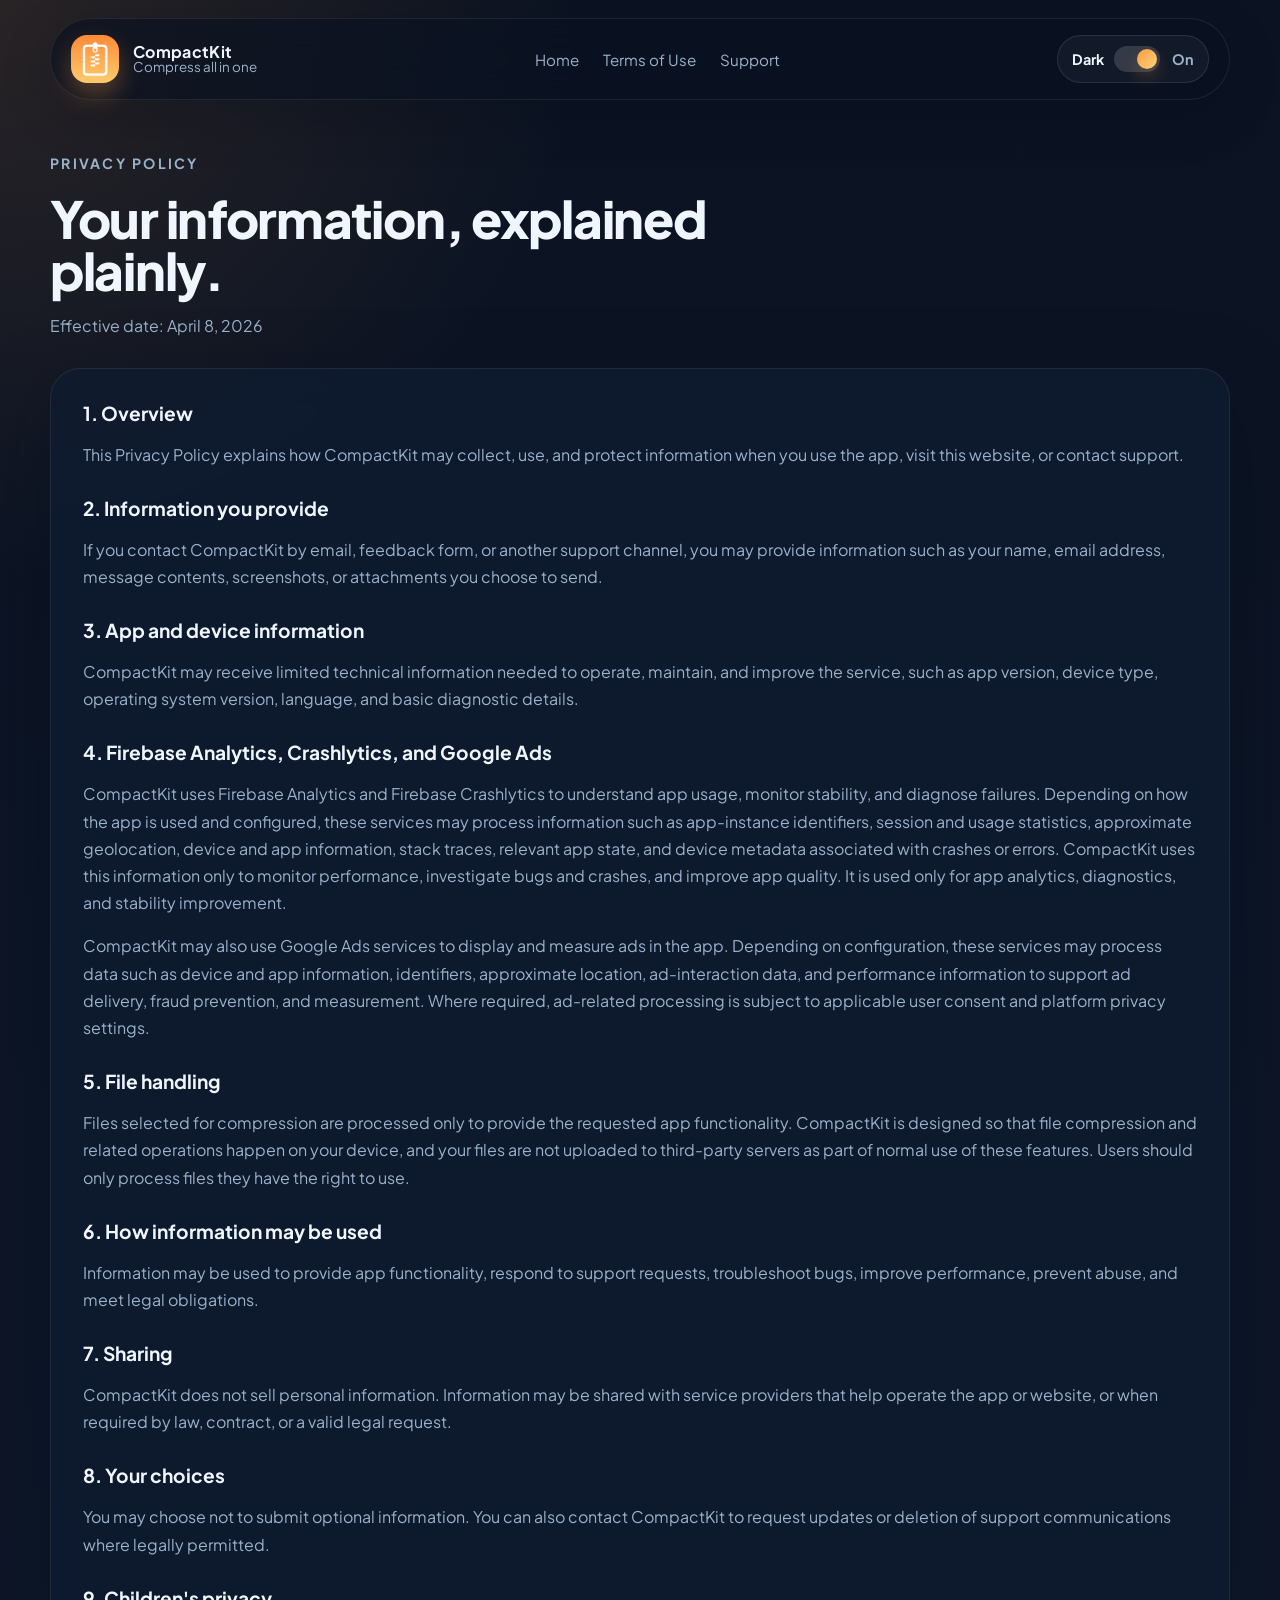
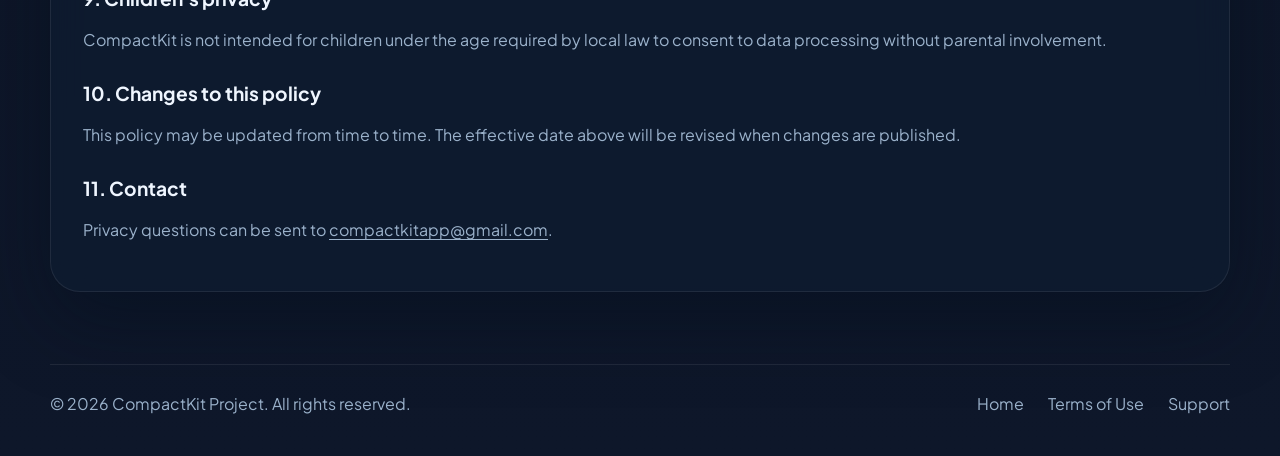
==== privacy-policy/index.html @ c4311581 "init" ====
<!DOCTYPE html>
<html lang="en">
  <head>
    <meta charset="UTF-8" />
    <meta name="viewport" content="width=device-width, initial-scale=1.0" />
    <title>Privacy Policy | CompactKit</title>
    <meta
      name="description"
      content="Read the CompactKit privacy policy for details about information handling, support communication, and your choices."
    />
    <link rel="icon" type="image/png" href="../assets/images/meta/favicon.png" />
    <link rel="apple-touch-icon" href="../assets/images/meta/apple-touch-icon.png" />
    <link
      rel="apple-touch-icon-precomposed"
      href="../assets/images/meta/apple-touch-icon-precomposed.png"
    />
    <script>
      (() => {
        let savedTheme = null;
        try {
          savedTheme = localStorage.getItem("compactkit-theme");
        } catch {}
        const resolvedTheme = savedTheme || "dark";
        document.documentElement.dataset.theme = resolvedTheme;
        document.documentElement.classList.remove("theme-light", "theme-dark");
        document.documentElement.classList.add(
          resolvedTheme === "light" ? "theme-light" : "theme-dark"
        );
      })();
    </script>
    <link rel="stylesheet" href="../assets/styles.css" />
  </head>
  <body class="legal-body">
    <div class="page-shell legal-shell">
      <header class="site-header legal-header">
        <a class="brand" href="/">
          <img
            class="brand-mark"
            src="../assets/images/branding/app-icon.png"
            alt="CompactKit app icon"
          />
          <span class="brand-text">
            <strong>CompactKit</strong>
            <span>Compress all in one</span>
          </span>
        </a>
        <nav class="site-nav" aria-label="Primary">
          <a href="/">Home</a>
          <a href="/terms">Terms of Use</a>
          <a href="/support">Support</a>
        </nav>
        <div class="header-actions">
          <button class="theme-toggle" type="button" role="switch" aria-checked="true" data-theme-toggle>
            <span class="theme-toggle-text">Dark</span>
            <span class="theme-switch" aria-hidden="true"></span>
            <span class="theme-toggle-state" data-theme-state>On</span>
          </button>
        </div>
      </header>

      <main class="legal-page">
        <section class="legal-hero">
          <p class="eyebrow">Privacy Policy</p>
          <h1>Your information, explained plainly.</h1>
          <p>Effective date: April 8, 2026</p>
        </section>

        <section class="legal-card">
          <h2>1. Overview</h2>
          <p>
            This Privacy Policy explains how CompactKit may collect, use, and protect
            information when you use the app, visit this website, or contact support.
          </p>

          <h2>2. Information you provide</h2>
          <p>
            If you contact CompactKit by email, feedback form, or another support
            channel, you may provide information such as your name, email address,
            message contents, screenshots, or attachments you choose to send.
          </p>

          <h2>3. App and device information</h2>
          <p>
            CompactKit may receive limited technical information needed to operate,
            maintain, and improve the service, such as app version, device type,
            operating system version, language, and basic diagnostic details.
          </p>

          <h2>4. Firebase Analytics, Crashlytics, and Google Ads</h2>
          <p>
            CompactKit uses Firebase Analytics and Firebase Crashlytics to understand
            app usage, monitor stability, and diagnose failures. Depending on how the
            app is used and configured, these services may process information such as
            app-instance identifiers, session and usage statistics, approximate
            geolocation, device and app information, stack traces, relevant app state,
            and device metadata associated with crashes or errors. CompactKit uses
            this information only to monitor performance, investigate bugs and crashes,
            and improve app quality. It is used only for app analytics, diagnostics,
            and stability improvement.
          </p>
          <p>
            CompactKit may also use Google Ads services to display and measure ads in
            the app. Depending on configuration, these services may process data such
            as device and app information, identifiers, approximate location,
            ad-interaction data, and performance information to support ad delivery,
            fraud prevention, and measurement. Where required, ad-related processing
            is subject to applicable user consent and platform privacy settings.
          </p>

          <h2>5. File handling</h2>
          <p>
            Files selected for compression are processed only to provide the requested
            app functionality. CompactKit is designed so that file compression and
            related operations happen on your device, and your files are not uploaded
            to third-party servers as part of normal use of these features. Users
            should only process files they have the right to use.
          </p>

          <h2>6. How information may be used</h2>
          <p>
            Information may be used to provide app functionality, respond to support
            requests, troubleshoot bugs, improve performance, prevent abuse, and meet
            legal obligations.
          </p>

          <h2>7. Sharing</h2>
          <p>
            CompactKit does not sell personal information. Information may be shared
            with service providers that help operate the app or website, or when
            required by law, contract, or a valid legal request.
          </p>

          <h2>8. Your choices</h2>
          <p>
            You may choose not to submit optional information. You can also contact
            CompactKit to request updates or deletion of support communications where
            legally permitted.
          </p>

          <h2>9. Children's privacy</h2>
          <p>
            CompactKit is not intended for children under the age required by local
            law to consent to data processing without parental involvement.
          </p>

          <h2>10. Changes to this policy</h2>
          <p>
            This policy may be updated from time to time. The effective date above
            will be revised when changes are published.
          </p>

          <h2>11. Contact</h2>
          <p>
            Privacy questions can be sent to
            <a
              class="inline-link"
              href="mailto:compactkitapp@gmail.com"
              style="text-decoration: underline; text-underline-offset: 0.16em;"
              >compactkitapp@gmail.com</a
            >.
          </p>
        </section>
      </main>

      <footer class="site-footer legal-footer">
        <div>
          <p>© 2026 CompactKit Project. All rights reserved.</p>
        </div>
        <nav aria-label="Footer">
          <a href="/">Home</a>
          <a href="/terms">Terms of Use</a>
          <a href="/support">Support</a>
        </nav>
      </footer>
    </div>
    <script src="../assets/site.js"></script>
  </body>
</html>
---- assets/styles.css ----
@import url("https://fonts.googleapis.com/css2?family=Plus+Jakarta+Sans:wght@400;500;600;700;800&display=swap");

:root {
  --bg: #0a1220;
  --bg-soft: #101c31;
  --surface: rgba(14, 28, 49, 0.72);
  --surface-strong: rgba(10, 20, 35, 0.9);
  --surface-border: rgba(255, 255, 255, 0.08);
  --text: #eff6ff;
  --muted: #9bb2cb;
  --primary: #ff9b3f;
  --primary-soft: #ffd37b;
  --accent-blue: #3aa0ff;
  --accent-teal: #1ed2c0;
  --shadow: 0 28px 80px rgba(1, 12, 26, 0.38);
  --radius-lg: 32px;
  --radius-md: 24px;
  --radius-sm: 16px;
  --container: 1180px;
  --font-sans: "Plus Jakarta Sans", "Segoe UI", sans-serif;
  --page-bg:
    radial-gradient(circle at top left, rgba(255, 155, 63, 0.16), transparent 28%),
    radial-gradient(circle at top right, rgba(30, 210, 192, 0.14), transparent 24%),
    linear-gradient(180deg, #09111d 0%, #0d1729 50%, #08111d 100%);
  --legal-page-bg:
    radial-gradient(circle at top left, rgba(255, 155, 63, 0.12), transparent 24%),
    linear-gradient(180deg, #0b1322 0%, #0e172a 100%);
  --header-bg: rgba(10, 18, 32, 0.66);
  --header-shadow: 0 16px 50px rgba(2, 10, 22, 0.22);
  --secondary-button-bg: rgba(16, 28, 49, 0.72);
  --secondary-button-border: rgba(58, 160, 255, 0.32);
  --phone-shell-bg: linear-gradient(180deg, rgba(255, 255, 255, 0.08), rgba(255, 255, 255, 0.03));
  --phone-shell-border: rgba(255, 255, 255, 0.16);
  --phone-shell-shadow: 0 30px 80px rgba(2, 12, 28, 0.45);
  --phone-screen-bg:
    radial-gradient(circle at top, rgba(58, 160, 255, 0.22), transparent 36%),
    linear-gradient(180deg, #132540 0%, #0e1c31 100%);
  --phone-status-text: #d7e9ff;
  --screen-icon-wrap-bg: linear-gradient(180deg, rgba(255, 155, 63, 0.22), rgba(255, 255, 255, 0.04));
  --screen-icon-wrap-border: rgba(255, 255, 255, 0.09);
  --compression-card-bg: rgba(8, 17, 29, 0.54);
  --compression-card-border: rgba(255, 255, 255, 0.06);
  --progress-track: rgba(255, 255, 255, 0.08);
  --trusted-strip-bg: rgba(9, 18, 32, 0.6);
  --trusted-strip-border: rgba(255, 255, 255, 0.06);
  --trusted-strip-text: #d8e7fb;
  --feature-icon-bg: linear-gradient(135deg, rgba(58, 160, 255, 0.22), rgba(30, 210, 192, 0.16));
  --feature-icon-text: #dbeeff;
  --callout-bg:
    linear-gradient(135deg, rgba(255, 155, 63, 0.18), rgba(30, 210, 192, 0.14)),
    rgba(9, 18, 32, 0.72);
  --callout-border: rgba(255, 255, 255, 0.08);
  --store-badge-shadow: 0 20px 40px rgba(2, 10, 22, 0.28);
  --footer-border: rgba(255, 255, 255, 0.08);
  --theme-toggle-bg: rgba(255, 255, 255, 0.04);
  --theme-toggle-border: rgba(255, 255, 255, 0.1);
  --theme-toggle-hover: rgba(255, 255, 255, 0.09);
  --theme-switch-track: rgba(255, 255, 255, 0.14);
  --theme-switch-thumb: linear-gradient(135deg, var(--primary), var(--primary-soft));
  --theme-switch-shadow: 0 8px 16px rgba(255, 155, 63, 0.24);
  color-scheme: dark;
}

:root[data-theme="light"],
:root.theme-light {
  --bg: #f4f7fb;
  --bg-soft: #eaf0f7;
  --surface: rgba(255, 255, 255, 0.82);
  --surface-strong: rgba(255, 255, 255, 0.95);
  --surface-border: rgba(13, 29, 52, 0.09);
  --text: #102035;
  --muted: #5f7186;
  --shadow: 0 28px 80px rgba(28, 46, 78, 0.12);
  --page-bg:
    radial-gradient(circle at top left, rgba(255, 155, 63, 0.16), transparent 24%),
    radial-gradient(circle at top right, rgba(30, 210, 192, 0.12), transparent 18%),
    linear-gradient(180deg, #f8fbff 0%, #eef4fa 48%, #f6f8fc 100%);
  --legal-page-bg:
    radial-gradient(circle at top left, rgba(255, 155, 63, 0.12), transparent 20%),
    linear-gradient(180deg, #fbfdff 0%, #eef4fa 100%);
  --header-bg: rgba(255, 255, 255, 0.74);
  --header-shadow: 0 18px 40px rgba(24, 43, 73, 0.1);
  --secondary-button-bg: rgba(255, 255, 255, 0.84);
  --secondary-button-border: rgba(58, 160, 255, 0.22);
  --phone-shell-bg: linear-gradient(180deg, rgba(255, 255, 255, 0.9), rgba(245, 249, 255, 0.75));
  --phone-shell-border: rgba(15, 33, 57, 0.09);
  --phone-shell-shadow: 0 30px 80px rgba(31, 57, 94, 0.16);
  --phone-screen-bg:
    radial-gradient(circle at top, rgba(58, 160, 255, 0.18), transparent 34%),
    linear-gradient(180deg, #f0f6ff 0%, #dde8f7 100%);
  --phone-status-text: #38506a;
  --screen-icon-wrap-bg: linear-gradient(180deg, rgba(255, 155, 63, 0.24), rgba(255, 255, 255, 0.6));
  --screen-icon-wrap-border: rgba(16, 33, 55, 0.08);
  --compression-card-bg: rgba(255, 255, 255, 0.72);
  --compression-card-border: rgba(17, 34, 56, 0.08);
  --progress-track: rgba(17, 34, 56, 0.08);
  --trusted-strip-bg: rgba(255, 255, 255, 0.74);
  --trusted-strip-border: rgba(17, 34, 56, 0.08);
  --trusted-strip-text: #39506c;
  --feature-icon-bg: linear-gradient(135deg, rgba(58, 160, 255, 0.18), rgba(30, 210, 192, 0.14));
  --feature-icon-text: #264564;
  --callout-bg:
    linear-gradient(135deg, rgba(255, 155, 63, 0.12), rgba(30, 210, 192, 0.12)),
    rgba(255, 255, 255, 0.78);
  --callout-border: rgba(17, 34, 56, 0.08);
  --store-badge-shadow: 0 16px 32px rgba(25, 48, 80, 0.12);
  --footer-border: rgba(17, 34, 56, 0.08);
  --theme-toggle-bg: rgba(16, 32, 53, 0.05);
  --theme-toggle-border: rgba(16, 32, 53, 0.1);
  --theme-toggle-hover: rgba(16, 32, 53, 0.08);
  --theme-switch-track: rgba(16, 32, 53, 0.12);
  --theme-switch-thumb: linear-gradient(135deg, #0f2946, #346da5);
  --theme-switch-shadow: 0 8px 16px rgba(24, 56, 93, 0.18);
  color-scheme: light;
}

*,
*::before,
*::after {
  box-sizing: border-box;
}

html {
  scroll-behavior: smooth;
}

body {
  margin: 0;
  min-height: 100vh;
  font-family: var(--font-sans);
  background: var(--page-bg);
  color: var(--text);
}

a {
  color: inherit;
  text-decoration: none;
}

img {
  max-width: 100%;
  display: block;
}

.page-shell {
  width: min(calc(100% - 40px), var(--container));
  margin: 0 auto;
}

.site-header {
  position: sticky;
  top: 16px;
  z-index: 10;
  display: flex;
  align-items: center;
  justify-content: space-between;
  gap: 24px;
  margin: 18px auto 0;
  padding: 16px 20px;
  background: var(--header-bg);
  border: 1px solid var(--surface-border);
  border-radius: 999px;
  backdrop-filter: blur(18px);
  box-shadow: var(--header-shadow);
}

.brand {
  display: inline-flex;
  align-items: center;
  gap: 14px;
}

.brand-mark {
  width: 48px;
  height: 48px;
  border-radius: 16px;
  box-shadow: 0 12px 24px rgba(255, 155, 63, 0.3);
}

.brand-text {
  display: flex;
  flex-direction: column;
  line-height: 1.05;
}

.brand-text strong {
  font-size: 1rem;
  letter-spacing: 0.02em;
}

.brand-text span:last-child {
  color: var(--muted);
  font-size: 0.84rem;
}

.site-nav {
  display: inline-flex;
  align-items: center;
  gap: 24px;
  color: var(--muted);
  font-size: 0.95rem;
}

.site-nav a:hover,
.site-nav a:focus-visible,
.site-footer a:hover,
.site-footer a:focus-visible {
  color: var(--text);
}

.header-actions {
  display: inline-flex;
  align-items: center;
  gap: 12px;
}

.theme-toggle {
  display: inline-flex;
  align-items: center;
  justify-content: center;
  gap: 10px;
  min-width: 134px;
  padding: 10px 14px;
  border: 1px solid var(--theme-toggle-border);
  border-radius: 999px;
  background: var(--theme-toggle-bg);
  color: var(--text);
  font: inherit;
  font-weight: 700;
  cursor: pointer;
  transition:
    transform 180ms ease,
    background 180ms ease,
    border-color 180ms ease,
    box-shadow 180ms ease;
}

.theme-toggle:hover,
.theme-toggle:focus-visible {
  transform: translateY(-1px);
  background: var(--theme-toggle-hover);
}

.theme-toggle-text,
.theme-toggle-state {
  font-size: 0.9rem;
  line-height: 1;
}

.theme-toggle-state {
  min-width: 24px;
  text-align: right;
  color: var(--muted);
}

.theme-switch {
  position: relative;
  width: 46px;
  height: 26px;
  flex-shrink: 0;
  border-radius: 999px;
  background: var(--theme-switch-track);
  transition: background 180ms ease;
}

.theme-switch::after {
  content: "";
  position: absolute;
  top: 3px;
  left: 3px;
  width: 20px;
  height: 20px;
  border-radius: 999px;
  background: var(--theme-switch-thumb);
  box-shadow: var(--theme-switch-shadow);
  transition: transform 180ms ease;
}

.theme-toggle[aria-checked="true"] .theme-switch::after {
  transform: translateX(20px);
}

.button {
  display: inline-flex;
  align-items: center;
  justify-content: center;
  gap: 10px;
  padding: 14px 22px;
  border-radius: 999px;
  font-weight: 700;
  letter-spacing: 0.01em;
  transition:
    transform 180ms ease,
    box-shadow 180ms ease,
    background 180ms ease,
    border-color 180ms ease;
}

.button:hover,
.button:focus-visible {
  transform: translateY(-1px);
}

.button-primary {
  color: #111827;
  background: linear-gradient(135deg, var(--primary) 0%, var(--primary-soft) 100%);
  box-shadow: 0 18px 35px rgba(255, 155, 63, 0.28);
}

.button-secondary {
  border: 1px solid var(--secondary-button-border);
  background: var(--secondary-button-bg);
  color: var(--text);
}

.button-small {
  padding: 12px 18px;
}

.hero {
  display: grid;
  grid-template-columns: 1.08fr 0.92fr;
  gap: 56px;
  align-items: center;
  padding: 88px 0 52px;
}

.eyebrow {
  margin: 0 0 16px;
  color: var(--accent-teal);
  font-size: 0.88rem;
  font-weight: 700;
  letter-spacing: 0.16em;
  text-transform: uppercase;
}

.section-label {
  display: inline-flex;
  align-items: center;
  gap: 10px;
}

.section-anchor-link {
  opacity: 0;
  color: var(--muted);
  font-size: 1rem;
  font-weight: 700;
  transition:
    opacity 160ms ease,
    color 160ms ease,
    transform 160ms ease;
}

.section-heading:hover .section-anchor-link,
.section-heading:focus-within .section-anchor-link,
.legal-hero:hover .section-anchor-link,
.legal-hero:focus-within .section-anchor-link {
  opacity: 1;
}

.section-anchor-link:hover,
.section-anchor-link:focus-visible {
  color: var(--text);
  transform: translateY(-1px);
}

.hero h1,
.callout h2,
.legal-hero h1 {
  margin: 0;
  font-family: var(--font-sans);
  font-weight: 800;
  letter-spacing: -0.025em;
  line-height: 1.02;
}

.section-heading h2 {
  margin: 0;
  font-family: inherit;
  font-weight: 700;
  letter-spacing: -0.02em;
  line-height: 1.08;
}

.hero h1 {
  font-size: clamp(3.2rem, 5vw, 5.6rem);
  max-width: 10.5ch;
}

.hero-text,
.section-heading p,
.testimonial-card span,
.legal-page p,
.support-card p {
  color: var(--muted);
  line-height: 1.7;
}

.hero-text {
  font-size: 1.1rem;
  max-width: 58ch;
  margin: 22px 0 0;
}

.hero-actions {
  display: flex;
  flex-wrap: wrap;
  gap: 14px;
  margin-top: 30px;
}

.hero-metrics {
  display: grid;
  grid-template-columns: repeat(3, minmax(0, 1fr));
  gap: 14px;
  margin-top: 32px;
}

.hero-metrics article,
.feature-card,
.step-card,
.testimonial-card,
.support-card,
.legal-card,
.floating-card,
.comparison-card {
  border: 1px solid var(--surface-border);
  background: var(--surface);
  backdrop-filter: blur(18px);
  box-shadow: var(--shadow);
}

.hero-metrics article {
  padding: 18px;
  border-radius: 22px;
}

.hero-metrics strong,
.feature-card h3,
.step-card h3,
.testimonial-card strong,
.support-card h2,
.legal-card h2 {
  display: block;
  margin-bottom: 8px;
}

.hero-metrics span {
  color: var(--muted);
  font-size: 0.92rem;
  line-height: 1.6;
}

.hero-visual {
  position: relative;
  min-height: 720px;
  display: flex;
  align-items: center;
  justify-content: center;
}

.hero-glow {
  position: absolute;
  border-radius: 50%;
  filter: blur(12px);
  z-index: 0;
}

.hero-glow-primary {
  width: 320px;
  height: 320px;
  left: 8%;
  top: 10%;
  background: radial-gradient(circle, rgba(255, 155, 63, 0.28), transparent 72%);
}

.hero-glow-accent {
  width: 280px;
  height: 280px;
  right: 2%;
  bottom: 12%;
  background: radial-gradient(circle, rgba(30, 210, 192, 0.22), transparent 74%);
}

.phone-mockup {
  position: relative;
  z-index: 1;
  width: min(100%, 390px);
  padding: 14px;
  border-radius: 46px;
  background: var(--phone-shell-bg);
  border: 1px solid var(--phone-shell-border);
  box-shadow: var(--phone-shell-shadow);
}

.phone-screen {
  min-height: 650px;
  border-radius: 34px;
  overflow: hidden;
  padding: 24px;
  background: var(--phone-screen-bg);
  display: flex;
  flex-direction: column;
  justify-content: space-between;
}

.phone-status,
.compression-row,
.compression-stats,
.comparison-header,
.site-footer,
.callout-panel {
  display: flex;
  align-items: center;
  justify-content: space-between;
  gap: 16px;
}

.phone-status {
  color: var(--phone-status-text);
  font-size: 0.86rem;
}

.screen-icon-wrap {
  align-self: center;
  width: 148px;
  padding: 16px;
  border-radius: 36px;
  background: var(--screen-icon-wrap-bg);
  border: 1px solid var(--screen-icon-wrap-border);
}

.screen-icon-wrap img {
  border-radius: 26px;
}

.compression-card {
  padding: 22px;
  border-radius: 28px;
  background: var(--compression-card-bg);
  border: 1px solid var(--compression-card-border);
}

.compression-row strong,
.comparison-header strong,
.floating-card strong {
  font-size: 1.5rem;
}

.progress-bar {
  margin: 18px 0 22px;
  height: 12px;
  border-radius: 999px;
  background: var(--progress-track);
  overflow: hidden;
}

.progress-bar span {
  display: block;
  width: 78%;
  height: 100%;
  background: linear-gradient(90deg, var(--accent-teal), var(--accent-blue));
  border-radius: inherit;
}

.compression-stats article {
  display: flex;
  flex-direction: column;
  gap: 6px;
}

.compression-stats span,
.label,
.comparison-slider span,
.floating-card span:last-child {
  color: var(--muted);
  font-size: 0.84rem;
}

.floating-card,
.comparison-card {
  position: absolute;
  z-index: 2;
  padding: 18px 20px;
  border-radius: 24px;
}

.floating-card-top {
  top: 60px;
  left: 10px;
  animation: drift 7s ease-in-out infinite;
}

.floating-card-bottom {
  bottom: 48px;
  right: 12px;
  max-width: 250px;
  animation: drift 8s ease-in-out infinite reverse;
}

.comparison-card {
  right: -10px;
  top: 210px;
  width: 270px;
  animation: drift 9s ease-in-out infinite;
}

.comparison-slider {
  display: grid;
  grid-template-columns: 1fr 1fr;
  gap: 10px;
  margin-top: 16px;
}

.comparison-before,
.comparison-after {
  padding: 16px;
  border-radius: 18px;
  min-height: 126px;
  display: flex;
  flex-direction: column;
  justify-content: flex-end;
}

.comparison-before {
  background:
    linear-gradient(180deg, transparent, rgba(7, 14, 25, 0.3)),
    linear-gradient(135deg, rgba(58, 160, 255, 0.5), rgba(17, 46, 83, 0.9));
}

.comparison-after {
  background:
    linear-gradient(180deg, transparent, rgba(7, 14, 25, 0.24)),
    linear-gradient(135deg, rgba(255, 155, 63, 0.56), rgba(22, 79, 81, 0.9));
}

.comparison-before strong,
.comparison-after strong {
  margin-top: 6px;
}

.trusted-strip {
  display: grid;
  grid-template-columns: repeat(5, minmax(0, 1fr));
  gap: 12px;
  padding: 18px 24px;
  margin: 10px 0 30px;
  border: 1px solid var(--trusted-strip-border);
  border-radius: 999px;
  background: var(--trusted-strip-bg);
  color: var(--trusted-strip-text);
  text-align: center;
}

.section {
  padding: 68px 0;
}

#download {
  scroll-margin-top: 140px;
}

.section-heading {
  max-width: 720px;
  margin-bottom: 28px;
}

.section-heading h2 {
  font-size: clamp(2rem, 4vw, 3.4rem);
}

.feature-grid,
.steps,
.testimonial-grid,
.support-grid {
  display: grid;
  gap: 20px;
}

.feature-grid {
  grid-template-columns: repeat(3, minmax(0, 1fr));
}

.steps {
  grid-template-columns: repeat(3, minmax(0, 1fr));
}

.testimonial-grid,
.support-grid {
  grid-template-columns: repeat(2, minmax(0, 1fr));
}

.feature-card,
.step-card,
.testimonial-card,
.support-card {
  padding: 26px;
  border-radius: var(--radius-md);
}

.feature-icon {
  display: inline-flex;
  align-items: center;
  justify-content: center;
  min-width: 58px;
  padding: 10px 14px;
  margin-bottom: 22px;
  border-radius: 999px;
  background: var(--feature-icon-bg);
  color: var(--feature-icon-text);
  font-weight: 800;
  letter-spacing: 0.12em;
}

.step-number {
  display: inline-flex;
  margin-bottom: 18px;
  color: var(--primary);
  font-weight: 800;
  font-size: 1.35rem;
}

.testimonials .testimonial-grid {
  grid-template-columns: repeat(3, minmax(0, 1fr));
}

.testimonial-card p {
  margin: 0 0 24px;
  font-size: 1.02rem;
  line-height: 1.8;
}

.callout-panel {
  padding: 34px;
  border-radius: 30px;
  background: var(--callout-bg);
  border: 1px solid var(--callout-border);
  box-shadow: var(--shadow);
}

.callout-panel h2 {
  font-size: clamp(2rem, 3.2vw, 3rem);
  max-width: 15ch;
}

.callout-actions {
  display: flex;
  gap: 14px;
  flex-wrap: wrap;
  align-items: center;
}

.wishlist-panel {
  margin-top: 26px;
  padding: 24px;
  border: 1px solid var(--surface-border);
  border-radius: 24px;
  background: var(--surface);
}

.wishlist-copy h3 {
  margin: 0 0 10px;
  font-size: 1.35rem;
}

.wishlist-copy p:last-child,
.wishlist-note {
  margin: 0;
  color: var(--muted);
  line-height: 1.7;
}

.wishlist-form {
  display: flex;
  gap: 12px;
  align-items: center;
  margin: 18px 0 12px;
}

.wishlist-field {
  flex: 1 1 auto;
}

.wishlist-input {
  width: 100%;
  min-height: 52px;
  padding: 0 16px;
  border: 1px solid var(--surface-border);
  border-radius: 16px;
  background: var(--surface-strong);
  color: var(--text);
  font: inherit;
  outline: none;
  transition:
    border-color 160ms ease,
    box-shadow 160ms ease;
}

.wishlist-input::placeholder {
  color: var(--muted);
}

.wishlist-input:focus {
  border-color: rgba(58, 160, 255, 0.45);
  box-shadow: 0 0 0 4px rgba(58, 160, 255, 0.12);
}

.wishlist-button {
  white-space: nowrap;
}

.wishlist-note {
  font-size: 0.92rem;
}

.wishlist-note.is-error {
  color: #ff8a8a;
}

.wishlist-note.is-success {
  color: var(--accent-teal);
}

.visually-hidden {
  position: absolute;
  width: 1px;
  height: 1px;
  padding: 0;
  margin: -1px;
  overflow: hidden;
  clip: rect(0, 0, 0, 0);
  white-space: nowrap;
  border: 0;
}

.store-badge-link {
  display: inline-flex;
  align-items: center;
  justify-content: center;
  padding: 0;
  border-radius: 18px;
  transition:
    transform 180ms ease,
    box-shadow 180ms ease;
}

.store-badge-link:hover,
.store-badge-link:focus-visible {
  transform: translateY(-1px);
  box-shadow: var(--store-badge-shadow);
}

.store-badge {
  width: auto;
  height: 60px;
  object-fit: contain;
}

.site-footer {
  padding: 28px 0 42px;
  border-top: 1px solid var(--footer-border);
  color: var(--muted);
}

.site-footer strong,
.site-footer p {
  margin: 0;
}

.site-footer nav {
  display: flex;
  gap: 24px;
  flex-wrap: wrap;
}

.legal-body {
  background: var(--legal-page-bg);
}

.legal-shell {
  min-height: 100vh;
}

.legal-header {
  position: relative;
  top: 0;
}

.legal-page {
  padding: 52px 0 72px;
}

.legal-hero {
  max-width: 760px;
  margin-bottom: 28px;
}

.legal-hero h1 {
  font-size: clamp(2.4rem, 4vw, 4.2rem);
  margin-bottom: 14px;
}

.legal-card {
  padding: 32px;
  border-radius: 30px;
}

.legal-card h2 {
  margin-top: 28px;
  font-size: 1.2rem;
}

.legal-card h2:first-child {
  margin-top: 0;
}

.legal-card a,
.inline-link {
  text-decoration: underline !important;
  text-underline-offset: 0.16em !important;
}

.support-card {
  min-height: 320px;
  display: flex;
  flex-direction: column;
  align-items: flex-start;
}

.support-card .button {
  margin-top: auto;
}

.legal-footer {
  margin-top: auto;
}

@keyframes drift {
  0%,
  100% {
    transform: translate3d(0, 0, 0);
  }

  50% {
    transform: translate3d(0, -10px, 0);
  }
}

@media (max-width: 1100px) {
  .hero,
  .feature-grid,
  .steps,
  .testimonials .testimonial-grid,
  .support-grid,
  .testimonial-grid {
    grid-template-columns: 1fr;
  }

  .hero {
    gap: 32px;
  }

  .hero-visual {
    min-height: 620px;
  }

  .comparison-card {
    right: 0;
  }

  .callout-panel,
  .site-footer,
  .trusted-strip {
    gap: 18px;
  }
}

@media (max-width: 860px) {
  .page-shell {
    width: min(calc(100% - 28px), var(--container));
  }

  .site-footer,
  .callout-panel,
  .hero-metrics {
    flex-direction: column;
    align-items: flex-start;
  }

  .site-header {
    position: sticky;
    top: 0;
    display: grid;
    grid-template-columns: minmax(0, 1fr) auto;
    align-items: start;
    margin: 0 0 20px;
    padding: 14px;
    border-radius: 0 0 24px 24px;
    gap: 14px;
  }

  .header-actions {
    width: auto;
    display: inline-flex;
    justify-content: flex-end;
    align-items: center;
  }

  .site-nav {
    display: grid;
    grid-template-columns: repeat(2, minmax(0, 1fr));
    gap: 10px;
    width: 100%;
    grid-column: 1 / -1;
  }

  .site-nav a {
    display: inline-flex;
    align-items: center;
    justify-content: center;
    min-height: 42px;
    padding: 10px 12px;
    border: 1px solid var(--surface-border);
    border-radius: 14px;
    background: var(--surface);
  }

  .hero {
    gap: 28px;
    padding-top: 24px;
  }

  .hero-metrics {
    display: flex;
  }

  .trusted-strip {
    grid-template-columns: repeat(2, minmax(0, 1fr));
    border-radius: 28px;
    text-align: left;
  }

  .wishlist-form {
    flex-direction: column;
    align-items: stretch;
  }

  .floating-card-top,
  .floating-card-bottom,
  .comparison-card {
    position: static;
    width: 100%;
    max-width: none;
    margin-top: 16px;
  }

  .hero-visual {
    min-height: auto;
    flex-direction: column;
    gap: 16px;
  }

  .phone-mockup {
    width: 100%;
  }

  .phone-screen {
    min-height: 560px;
  }

  .comparison-header,
  .compression-row,
  .compression-stats,
  .site-footer,
  .callout-panel {
    flex-wrap: wrap;
  }
}

@media (max-width: 560px) {
  .page-shell {
    width: min(calc(100% - 20px), var(--container));
  }

  .site-header {
    padding: 12px;
    border-radius: 0 0 20px 20px;
  }

  .brand {
    gap: 10px;
  }

  .brand-mark {
    width: 42px;
    height: 42px;
    border-radius: 14px;
  }

  .brand-text span:last-child {
    font-size: 0.78rem;
  }

  .site-nav {
    grid-template-columns: 1fr;
  }

  .hero h1 {
    max-width: none;
    font-size: clamp(2.5rem, 12vw, 3.4rem);
    line-height: 1.06;
  }

  .button,
  .button-small {
    width: 100%;
  }

  .header-actions {
    width: auto;
  }

  .site-header .button-small {
    display: none;
  }

  .hero-actions,
  .callout-actions {
    width: 100%;
  }

  .hero-copy,
  .section-heading,
  .legal-hero {
    max-width: none;
  }

  .hero-text {
    font-size: 1rem;
  }

  .store-badge-link {
    width: 100%;
    justify-content: flex-start;
  }

  .store-badge {
    max-width: 100%;
    height: 56px;
  }

  .trusted-strip,
  .hero-metrics {
    grid-template-columns: 1fr;
  }

  .comparison-slider,
  .compression-stats {
    grid-template-columns: 1fr;
  }

  .compression-stats {
    display: grid;
    width: 100%;
  }

  .comparison-before,
  .comparison-after {
    min-height: 104px;
  }

  .phone-screen {
    min-height: 500px;
    padding: 18px;
  }

  .wishlist-panel {
    padding: 20px;
  }

  .legal-card,
  .feature-card,
  .step-card,
  .testimonial-card,
  .support-card,
  .callout-panel,
  .hero-metrics article {
    padding: 22px;
  }
}
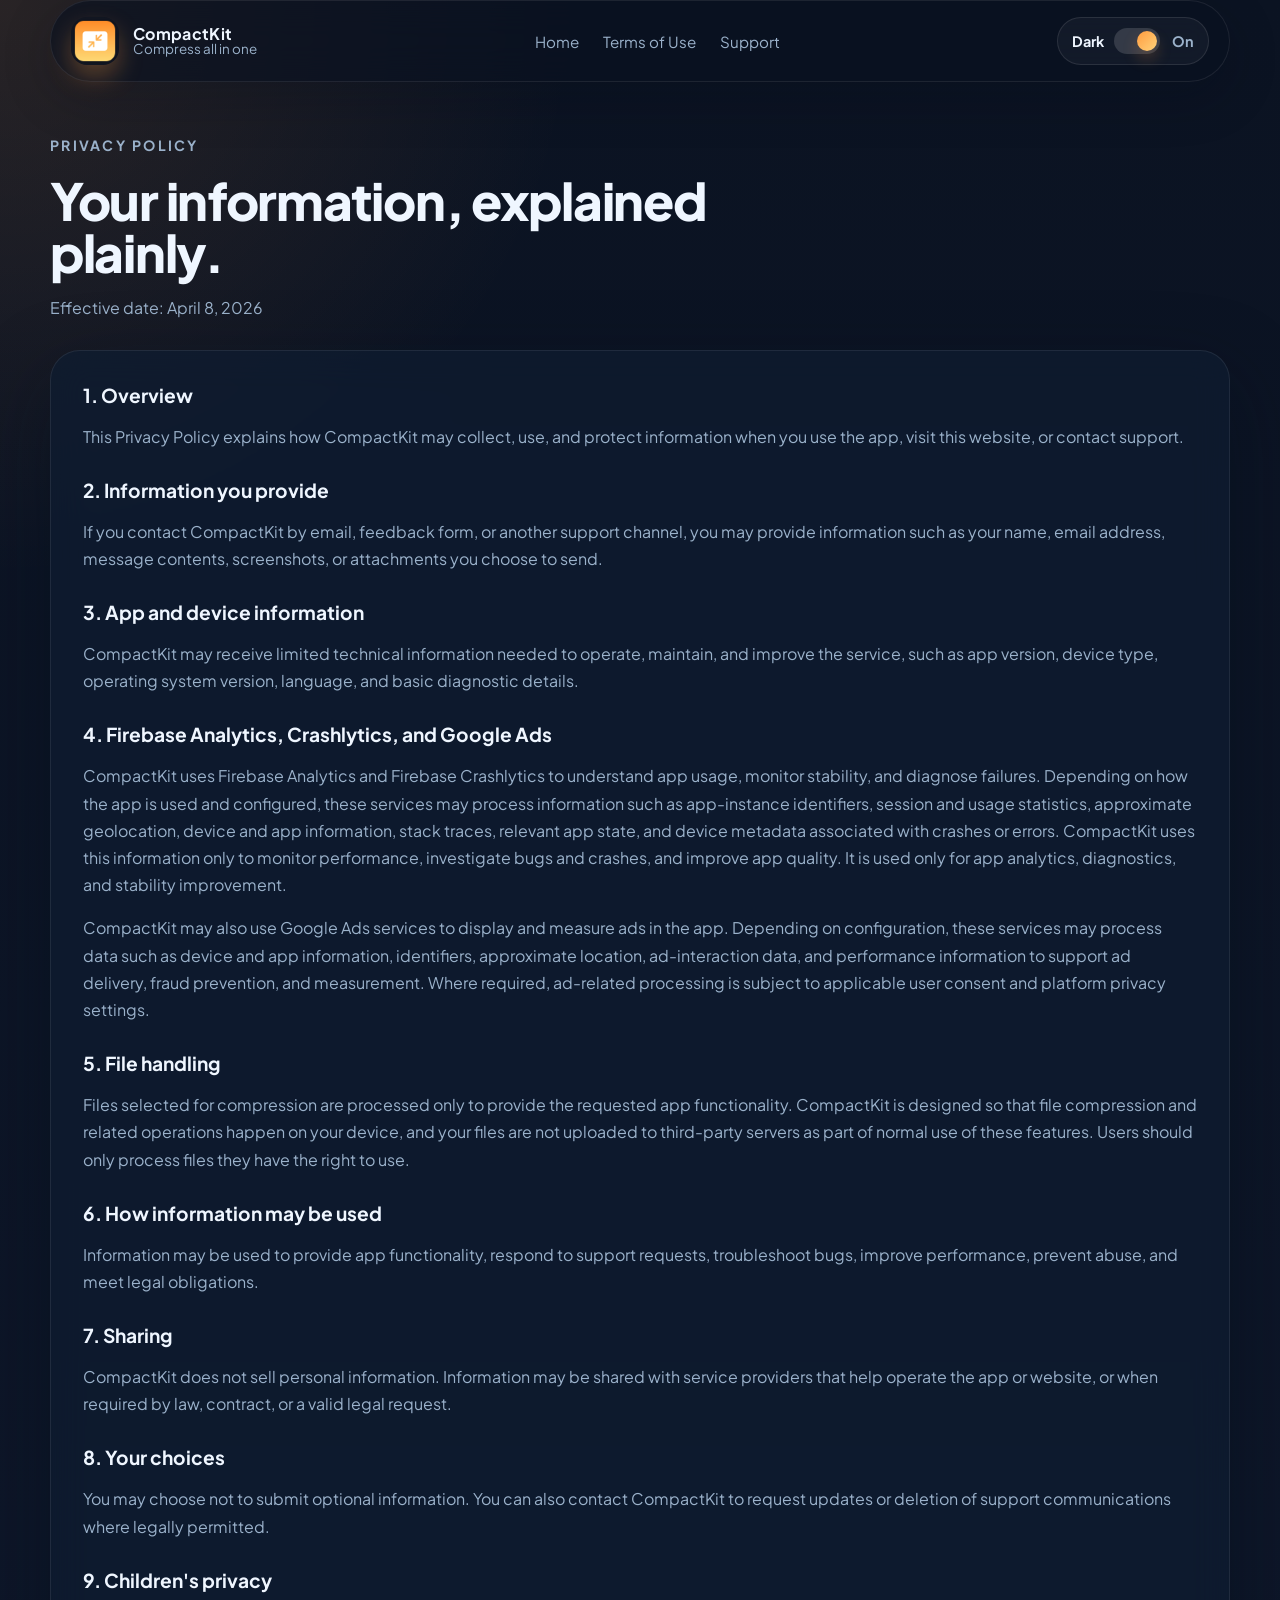
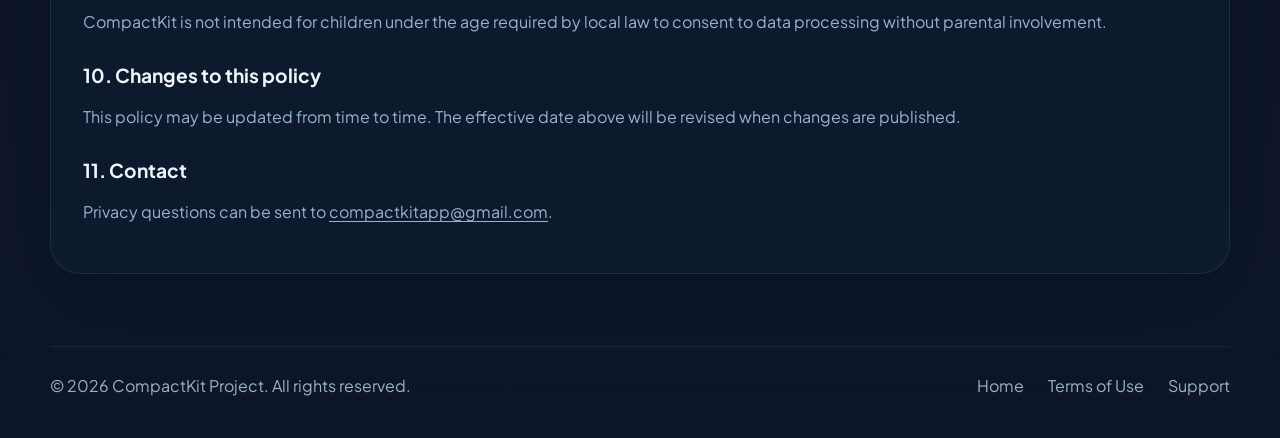
==== commit d4a17af5: "Update app icon" ====
--- a/privacy-policy/index.html
+++ b/privacy-policy/index.html
@@ -8,12 +8,14 @@
       name="description"
       content="Read the CompactKit privacy policy for details about information handling, support communication, and your choices."
     />
-    <link rel="icon" type="image/png" href="../assets/images/meta/favicon.png" />
-    <link rel="apple-touch-icon" href="../assets/images/meta/apple-touch-icon.png" />
+    <link rel="icon" type="image/png" href="../assets/images/meta/favicon.png?v=20260505a" />
+    <link rel="apple-touch-icon" href="../assets/images/meta/apple-touch-icon.png?v=20260505a" />
     <link
       rel="apple-touch-icon-precomposed"
-      href="../assets/images/meta/apple-touch-icon-precomposed.png"
+      href="../assets/images/meta/apple-touch-icon-precomposed.png?v=20260505a"
     />
+    <meta property="og:image" content="https://compactkit.cc/assets/images/branding/app-icon.png?v=20260505a" />
+    <meta name="twitter:image" content="https://compactkit.cc/assets/images/branding/app-icon.png?v=20260505a" />
     <script>
       (() => {
         let savedTheme = null;
--- a/assets/styles.css
+++ b/assets/styles.css
@@ -148,14 +148,13 @@
 }
 
 .site-header {
-  position: sticky;
-  top: 16px;
+  position: relative;
   z-index: 10;
   display: flex;
   align-items: center;
   justify-content: space-between;
   gap: 24px;
-  margin: 18px auto 0;
+  margin: 0 auto;
   padding: 16px 20px;
   background: var(--header-bg);
   border: 1px solid var(--surface-border);
@@ -337,18 +336,34 @@
 .section-label {
   display: inline-flex;
   align-items: center;
-  gap: 10px;
+  gap: 4px;
+  margin-bottom: 16px;
+}
+
+.section-label .eyebrow {
+  margin: 0;
 }
 
 .section-anchor-link {
+  display: inline-block;
+  margin-left: 0.08em;
+  vertical-align: baseline;
+  position: relative;
+  top: -0.03em;
+  line-height: 1;
   opacity: 0;
   color: var(--muted);
-  font-size: 1rem;
+  font-size: 0.5em;
   font-weight: 700;
   transition:
     opacity 160ms ease,
-    color 160ms ease,
-    transform 160ms ease;
+    color 160ms ease;
+}
+
+.section-label .section-anchor-link {
+  margin-left: 0;
+  top: 0;
+  font-size: 0.95rem;
 }
 
 .section-heading:hover .section-anchor-link,
@@ -361,7 +376,6 @@
 .section-anchor-link:hover,
 .section-anchor-link:focus-visible {
   color: var(--text);
-  transform: translateY(-1px);
 }
 
 .hero h1,
@@ -761,6 +775,17 @@
 .wishlist-copy h3 {
   margin: 0 0 10px;
   font-size: 1.35rem;
+}
+
+.wishlist-copy h3 .section-anchor-link {
+  margin-left: 0.12em;
+  top: 0;
+  font-size: 0.95rem;
+}
+
+.wishlist-copy:hover .section-anchor-link,
+.wishlist-copy:focus-within .section-anchor-link {
+  opacity: 1;
 }
 
 .wishlist-copy p:last-child,
@@ -856,10 +881,49 @@
   object-fit: contain;
 }
 
+.discord-link {
+  display: inline-flex;
+  align-items: center;
+  justify-content: center;
+  padding: 0;
+  width: 28px;
+  height: 28px;
+  border: 0;
+  border-radius: 999px;
+  background: transparent;
+  overflow: hidden;
+  flex-shrink: 0;
+  transition:
+    transform 140ms ease,
+    opacity 140ms ease;
+}
+
+.discord-link:hover,
+.discord-link:focus-visible {
+  transform: translateY(-1px);
+  opacity: 0.82;
+}
+
+.discord-badge {
+  width: 18px !important;
+  height: 18px !important;
+  max-width: 18px !important;
+  max-height: 18px !important;
+  object-fit: contain;
+  display: block;
+}
+
 .site-footer {
   padding: 28px 0 42px;
   border-top: 1px solid var(--footer-border);
   color: var(--muted);
+}
+
+.footer-brand {
+  display: flex;
+  flex-direction: column;
+  align-items: flex-start;
+  gap: 10px;
 }
 
 .site-footer strong,
@@ -928,6 +992,15 @@
 }
 
 .support-card .button {
+  margin-top: auto;
+}
+
+.support-card-community {
+  min-height: 260px;
+  grid-column: 1 / -1;
+}
+
+.support-card-community .discord-link {
   margin-top: auto;
 }
 
@@ -988,8 +1061,6 @@
   }
 
   .site-header {
-    position: sticky;
-    top: 0;
     display: grid;
     grid-template-columns: minmax(0, 1fr) auto;
     align-items: start;
